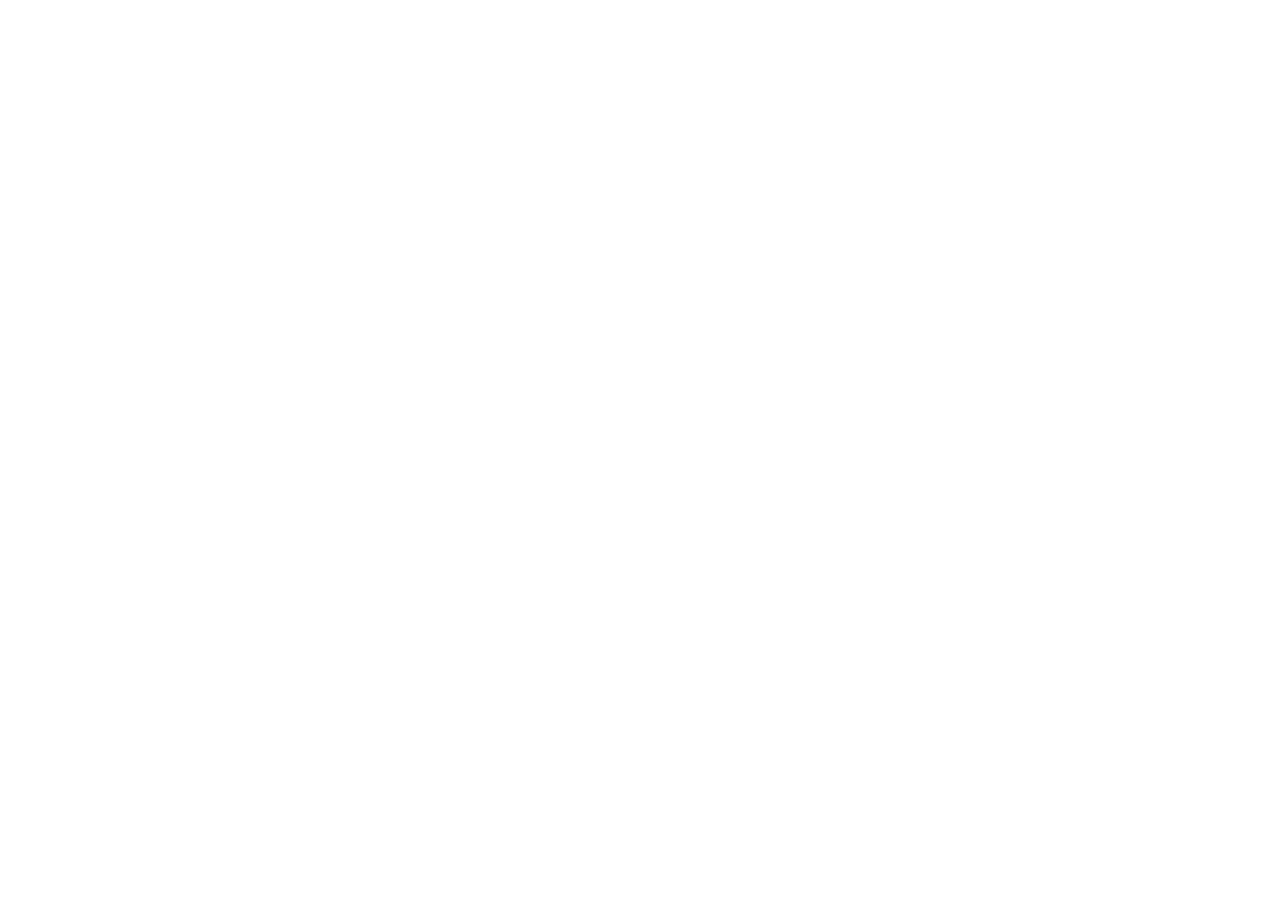
==== index.html @ a370e6d7 "first commit" ====
<!DOCTYPE html>
<html lang="en">
<head>
    <meta charset="UTF-8">
    <meta name="viewport" content="width=device-width, initial-scale=1.0">
    <link rel="stylesheet" href="css/styles.css">
    <title>Mobile-Only</title>
</head>
<body>
    
</body>
</html>
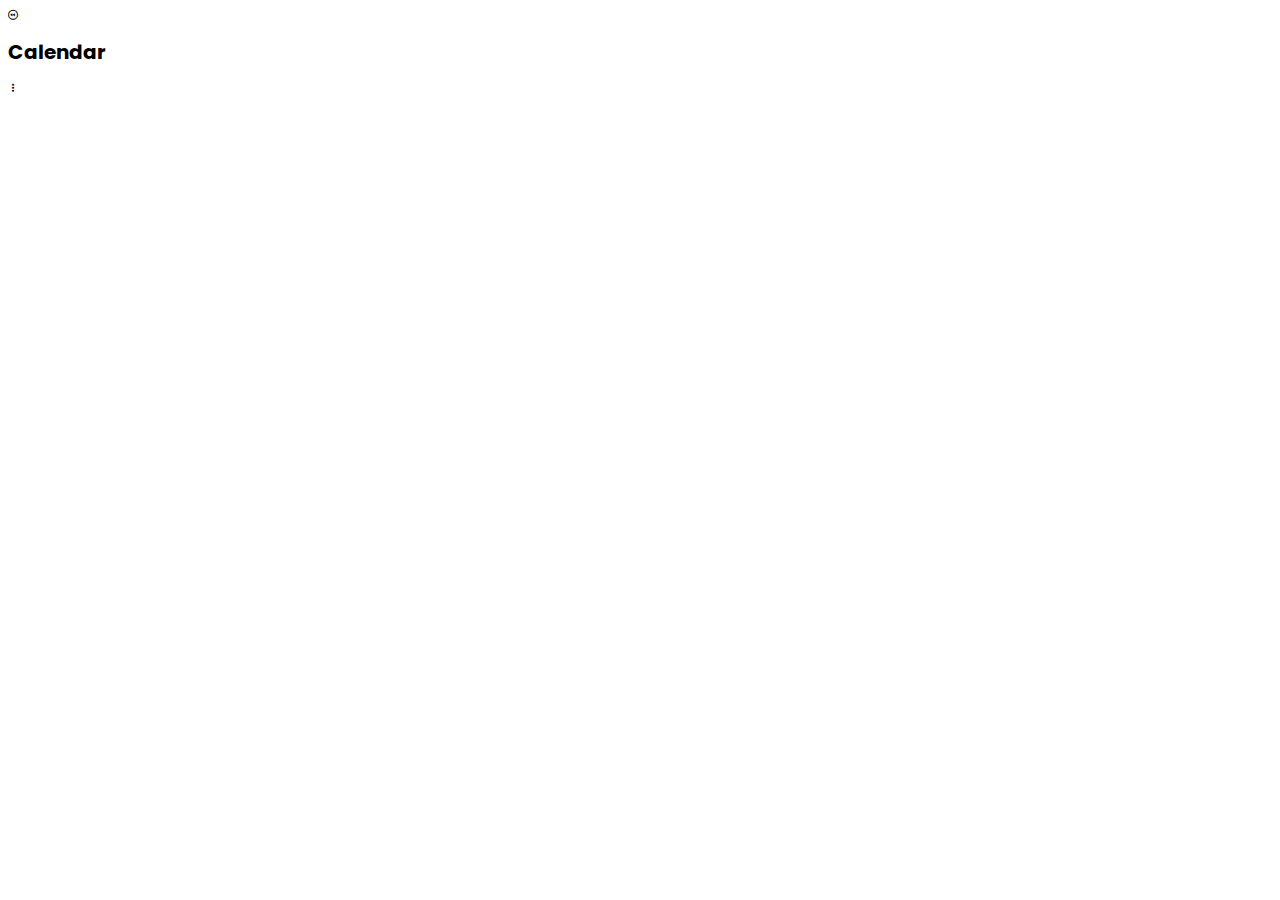
==== commit 2744d2d9: "calendar.css added" ====
--- a/index.html
+++ b/index.html
@@ -3,10 +3,20 @@
 <head>
     <meta charset="UTF-8">
     <meta name="viewport" content="width=device-width, initial-scale=1.0">
+    <link href="https://fonts.googleapis.com/css2?family=Poppins:wght@300;400;500;600;700&display=swap" rel="stylesheet">
+    <link rel="stylesheet" href="css/fonts.css">
     <link rel="stylesheet" href="css/styles.css">
-    <title>Mobile-Only</title>
+    <link rel="stylesheet" href="css/calendar.css">
+    <title>Calendar</title>
 </head>
 <body>
-    
+    <header>
+        <i class="icon-backward"></i>
+        <h1>Calendar</h1>
+        <i class="icon-dots-horizontal-triple"></i>
+    </header>
+    <section class="month-scroll-container"></section>
+    <section class="agenda-container"></section>
+    <footer></footer>
 </body>
 </html>--- a/css/fonts.css
+++ b/css/fonts.css
@@ -0,0 +1,72 @@
+@font-face {
+  font-family: 'icomoon';
+  src:  url('../fonts/icomoon.eot?hwjvcn');
+  src:  url('../fonts/icomoon.eot?hwjvcn#iefix') format('embedded-opentype'),
+    url('../fonts/icomoon.ttf?hwjvcn') format('truetype'),
+    url('../fonts/icomoon.woff?hwjvcn') format('woff'),
+    url('../fonts/icomoon.svg?hwjvcn#icomoon') format('svg');
+  font-weight: normal;
+  font-style: normal;
+  font-display: block;
+}
+
+[class^="icon-"], [class*=" icon-"] {
+  /* use !important to prevent issues with browser extensions that change fonts */
+  font-family: 'icomoon' !important;
+  speak: never;
+  font-style: normal;
+  font-weight: normal;
+  font-variant: normal;
+  text-transform: none;
+  line-height: 1;
+
+  /* Better Font Rendering =========== */
+  -webkit-font-smoothing: antialiased;
+  -moz-osx-font-smoothing: grayscale;
+}
+
+.icon-dots-horizontal-triple:before {
+  content: "\e900";
+}
+.icon-envelop:before {
+  content: "\e945";
+}
+.icon-clock2:before {
+  content: "\e94f";
+}
+.icon-bell:before {
+  content: "\e951";
+}
+.icon-calendar:before {
+  content: "\e953";
+}
+.icon-bubble:before {
+  content: "\e96b";
+}
+.icon-user:before {
+  content: "\e971";
+}
+.icon-cog:before {
+  content: "\e994";
+}
+.icon-list:before {
+  content: "\e9ba";
+}
+.icon-earth:before {
+  content: "\e9ca";
+}
+.icon-plus:before {
+  content: "\ea0a";
+}
+.icon-backward:before {
+  content: "\ea1a";
+}
+.icon-arrow-right:before {
+  content: "\ea34";
+}
+.icon-circle-right:before {
+  content: "\ea42";
+}
+.icon-circle-left:before {
+  content: "\ea44";
+}
--- a/css/styles.css
+++ b/css/styles.css
@@ -0,0 +1,4 @@
+body {
+    font-family: 'Poppins', sans-serif;
+    font-size: 10px;
+}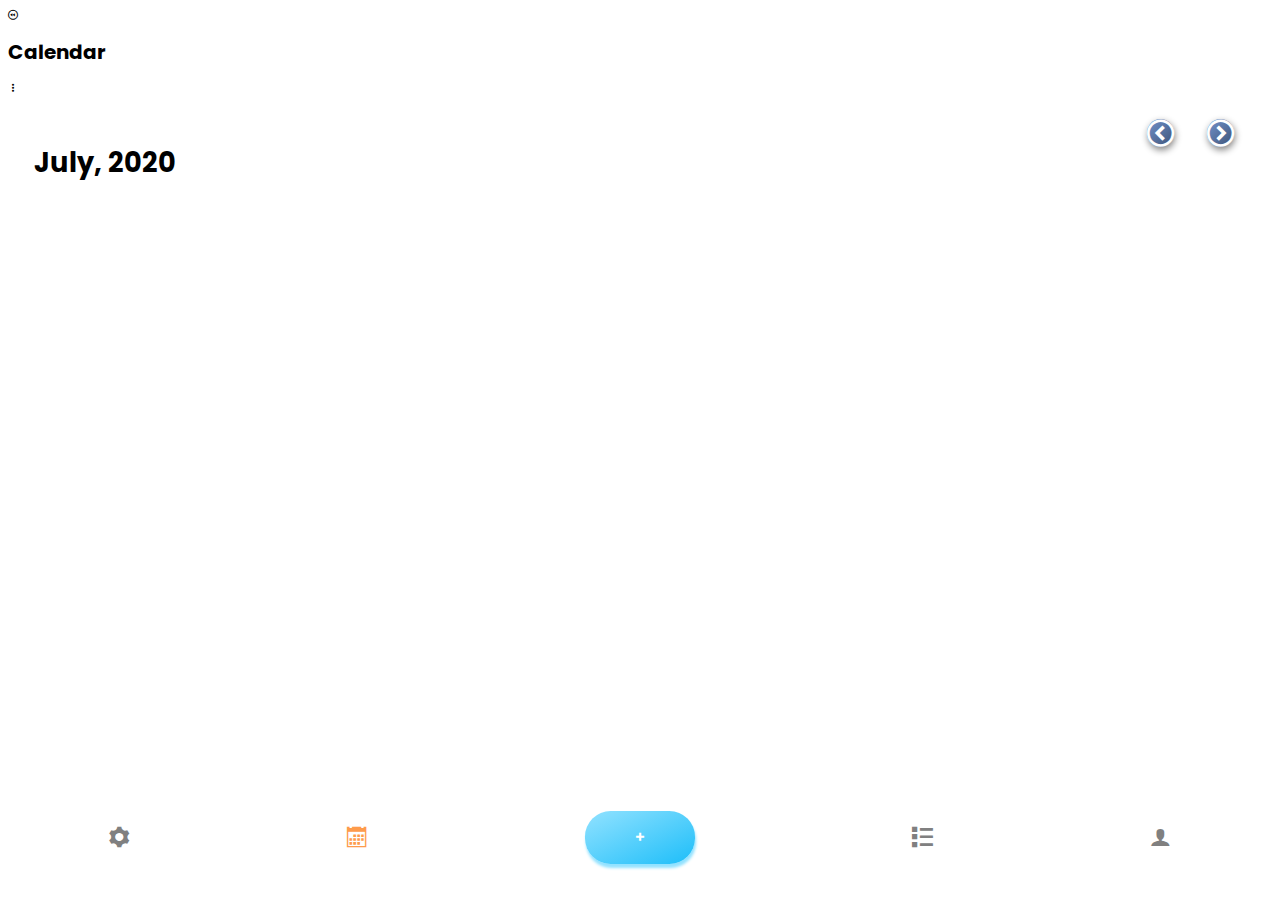
==== commit b2d7c1b8: "calendar: month scroll complete" ====
--- a/index.html
+++ b/index.html
@@ -15,8 +15,22 @@
         <h1>Calendar</h1>
         <i class="icon-dots-horizontal-triple"></i>
     </header>
-    <section class="month-scroll-container"></section>
+    <section class="month-scroll-container">
+        <div class="month">
+            <p>July, 2020</p>
+        </div>
+        <div class="month-arrows">
+            <i class="icon-circle-left"></i>
+            <i class="icon-circle-right"></i>
+        </div>
+    </section>
     <section class="agenda-container"></section>
-    <footer></footer>
+    <footer>
+       <i class="icon-cog"></i>
+       <i class="icon-calendar"></i>
+       <i class="icon-plus"></i>
+       <i class="icon-list"></i>
+       <i class="icon-user"></i>
+    </footer>
 </body>
 </html>--- a/css/calendar.css
+++ b/css/calendar.css
@@ -0,0 +1,51 @@
+.month-scroll-container {
+    display: flex;
+    justify-content: space-between;
+    font-size: 1.7rem;
+    padding: 2vh 2vw;
+}
+
+.month {
+    font-weight: 700;
+}
+
+.icon-circle-left, .icon-circle-right {
+    background-image: linear-gradient(to bottom right, #7395CF, #3C5073);
+    border-radius: 100%;
+    color: white;
+    box-shadow: 1px 3px 7px 0px #838383;
+    margin: 0 1vw;
+}
+
+
+/* --------------------------------------------------------footer */
+footer {
+    position: fixed;
+    bottom: 0; 
+    left: 0;
+    display: flex;
+    justify-content: space-around;
+    align-items: center;
+    font-size: 1.3rem;
+    padding: 3vh 0;
+    background-color: white;
+    width: 100vw;
+    height: 8vh;
+}
+
+.icon-cog, .icon-list, .icon-user {
+    color: gray;
+}
+
+.icon-calendar {
+    color: #FE9B4B;
+}
+
+.icon-plus {
+    color: white;
+    background-image: linear-gradient(to bottom right, #92E2FF, #1DBEF9);
+    font-size: 0.5rem;
+    padding: 2.5vh 4vw;
+    border-radius: 2vw;
+    box-shadow: 1px 4px 3px 0 #92E2FF;
+}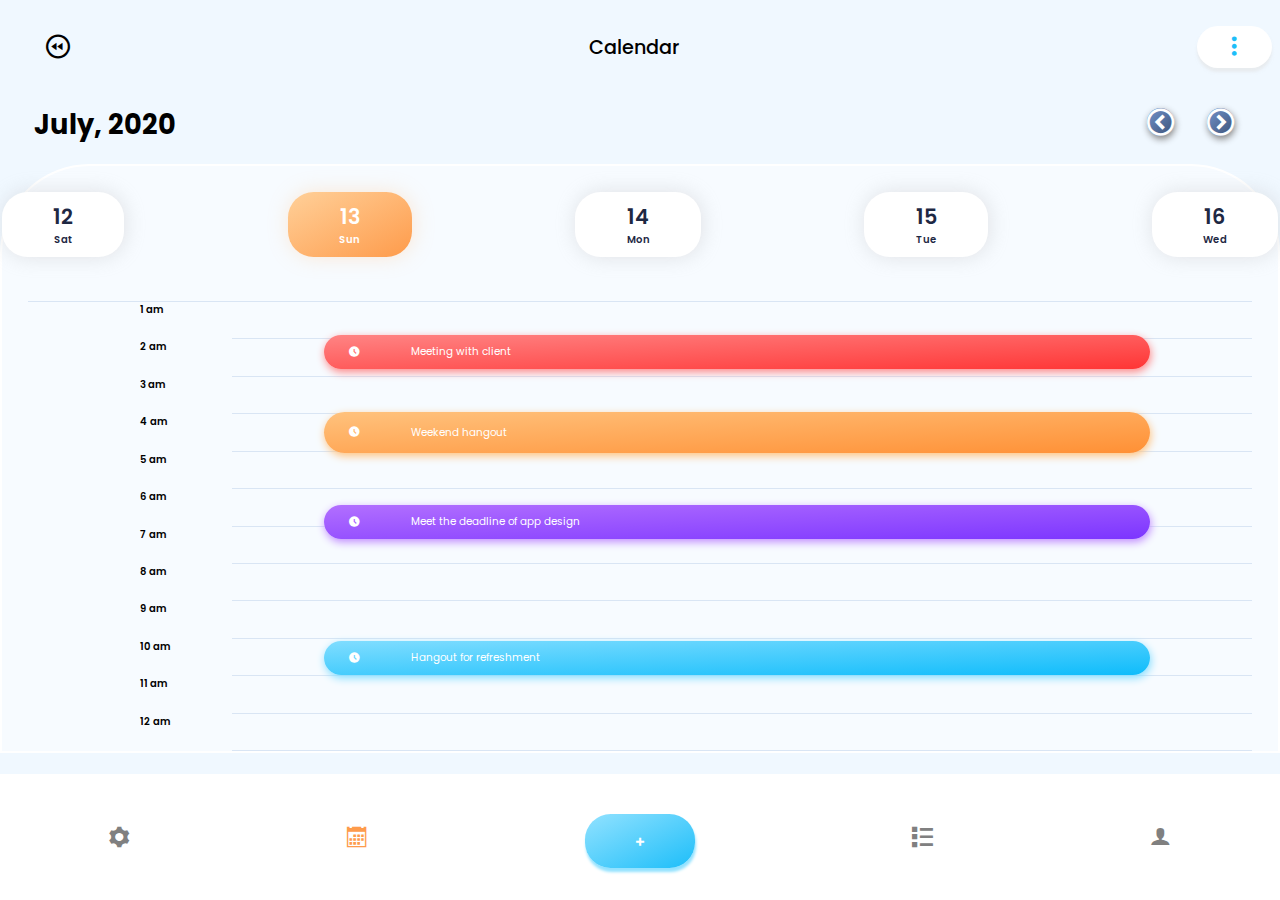
==== commit 06f7cbac: "final commit" ====
--- a/index.html
+++ b/index.html
@@ -24,13 +24,84 @@
             <i class="icon-circle-right"></i>
         </div>
     </section>
-    <section class="agenda-container"></section>
+    <section class="agenda-container">
+        <div class="days-container">
+            <div class="day">
+                <p class="day-number">12</p>
+                <p class="day-name">Sat</p>
+            </div>
+            <div class="day-selected">
+                <p class="day-number-selected">13</p>
+                <p class="day-name-selected">Sun</p>
+            </div>
+            <div class="day">
+                <p class="day-number">14</p>
+                <p class="day-name">Mon</p>
+            </div>
+            <div class="day">
+                <p class="day-number">15</p>
+                <p class="day-name">Tue</p>
+            </div>
+            <div class="day">
+                <p class="day-number">16</p>
+                <p class="day-name">Wed</p>
+            </div>
+        </div>
+        <div class="hours-container">
+            <div class="hours">
+                <p>1 am</p>
+                <p>2 am</p>
+                <p>3 am</p>
+                <p>4 am</p>
+                <p>5 am</p>
+                <p>6 am</p>
+                <p>7 am</p>
+                <p>8 am</p>
+                <p>9 am</p>
+                <p>10 am</p>
+                <p>11 am</p>
+                <p>12 am</p>
+            </div>
+            <div class="hours-grid">
+                <div class="hours-grid-slot"></div>
+                <div class="hours-grid-slot"></div>
+                <div class="hours-grid-slot"></div>
+                <div class="hours-grid-slot"></div>
+                <div class="hours-grid-slot"></div>
+                <div class="hours-grid-slot"></div>
+                <div class="hours-grid-slot"></div>
+                <div class="hours-grid-slot"></div>
+                <div class="hours-grid-slot"></div>
+                <div class="hours-grid-slot"></div>
+                <div class="hours-grid-slot"></div>
+                <div class="hours-grid-slot"></div>
+            </div>
+            <div class="events-container">
+                <div class="event red">
+                    <i class="icon-clock2"></i>
+                    <p>Meeting with client</p>
+                </div>
+                <div class="event orange">
+                    <i class="icon-clock2"></i>
+                    <p>Weekend hangout</p>
+                </div>
+                <div class="event purple">
+                    <i class="icon-clock2"></i>
+                    <p>Meet the deadline of app design</p>
+                </div>
+                <div class="event blue">
+                    <i class="icon-clock2"></i>
+                    <p>Hangout for refreshment</p>
+                </div>
+            </div>
+        </section>
+        </div>
     <footer>
        <i class="icon-cog"></i>
        <i class="icon-calendar"></i>
-       <i class="icon-plus"></i>
+       <a href="newTask.html"><i class="icon-plus"></i></a>
        <i class="icon-list"></i>
-       <i class="icon-user"></i>
+       <a href="profile.html"><i class="icon-user"></i></a>
     </footer>
 </body>
 </html>--- a/css/styles.css
+++ b/css/styles.css
@@ -1,4 +1,53 @@
 body {
     font-family: 'Poppins', sans-serif;
     font-size: 10px;
+    background-color: aliceblue;
+}
+
+p, h1, h2, h3, h4, h5, h6 {
+    margin: 0;
+}
+
+/* --------------------------------------------header */
+header {
+    display: flex;
+    justify-content: space-between;
+    align-items: center;
+    padding: 2vh 0 2vh 3vw;
+}
+
+header a {
+    text-decoration: none;
+}
+
+header i {
+    font-size: 1.5rem;
+}
+
+header h1 {
+    font-size: 1.2rem;
+    font-weight: 500;
+}
+
+.icon-dots-horizontal-triple {
+    color: #1DBEF9;
+    background-color: white;
+    padding: 1vh 2vw;
+    border-radius: 2vw;
+    box-shadow: 0 4px 3px 0 #e0e0e086;
+}
+
+/* ---------------------------------------------footer*/
+footer {
+    position: fixed;
+    bottom: 0; 
+    left: 0;
+    display: flex;
+    justify-content: space-around;
+    align-items: center;
+    font-size: 1.3rem;
+    padding: 3vh 0;
+    background-color: white;
+    width: 100vw;
+    height: 8vh;
 }--- a/css/calendar.css
+++ b/css/calendar.css
@@ -1,3 +1,4 @@
+/* --------------------------------------------------------month-scroll */
 .month-scroll-container {
     display: flex;
     justify-content: space-between;
@@ -17,20 +18,152 @@
     margin: 0 1vw;
 }
 
+/* --------------------------------------------------------------------agenda */
+
+
+.agenda-container {
+    display: grid;
+    grid-template-rows: 1fr 4fr;
+        border: 2px solid white;
+        background-color: #ffffff7c;
+        border-top-left-radius: 7vw;
+        border-top-right-radius: 7vw;
+    position: absolute;
+    left: 0;
+    right: 0;
+    height: 65%
+}
+
+/* --------------------------------------------------------days*/
+.days-container {
+    display: flex;
+    justify-content: space-between;
+    align-items: center;
+}
+
+.day, .day-selected {
+    text-align: center;
+    padding: 1vh 4vw;
+    border-radius: 2vw;
+}
+
+.day {
+    background-color: white;
+    box-shadow: 1px 0px 20px 0px #b1b1b154;
+}
+
+.day-selected {
+    background-image: linear-gradient(to bottom right, #FFD099, #FE9B4B);
+    box-shadow: 1px 0px 20px 0px #ffcf9969;   
+}   
+
+.day-number {
+    font-size: 1.3rem;
+    font-weight: 600;
+    color: #1E2843;
+}
+
+.day-number-selected {
+    font-size: 1.3rem;
+    font-weight: 600;
+    color: white;
+}
+
+.day-name {
+    font-weight: 600;
+    color: #1E2843;
+}
+
+.day-name-selected {
+    font-weight: 600;
+    color: white;
+}
+
+/*------------------------------------------hours*/
+.hours-container {
+    position: relative;
+    display: grid;
+    grid-template-columns: 1fr 5fr;
+    margin: 2vh 2vw 0;
+}
+
+.hours-grid {
+    display: grid;
+    grid-template-rows: repeat(12, 1fr);
+    border-top: 0.05rem solid #7395cf38;
+}
+
+.hours {
+    border-top: 0.05rem solid #7395cf38;
+    display: grid;
+    grid-template-rows: repeat(12, 1fr);
+}
+
+.hours p {
+    position: relative;
+    left: 55%;
+    font-weight: 600;
+}
+
+.hours-grid-slot {
+    border-bottom: 0.05rem solid #7395cf38;
+}
+
+.events-container {
+    position: absolute;
+    right: 0;
+    display: grid;
+    grid-template-rows: repeat(12, 1fr);
+    height: min-content;
+    width: 80%;
+}
+
+.event {
+    display: flex;
+    align-items: center;
+    margin: 0 8vw 0 4vw;
+    border-radius: 2vw;
+    font-size: 0.65rem;
+}
+
+.event i, .event p {
+    padding: 1vh 2vw;
+}
+
+.red {
+    background-image: linear-gradient(to bottom right, #ff8484, #ff3535);
+    color: white;
+    grid-row: 2;
+    box-shadow: 1px 3px 8px 0 #ff8484;
+}
+
+.orange {
+    background-image: linear-gradient(to bottom right, #ffc27d, #ff9035);
+    color: white;
+    grid-row: 4 / span 2;
+    margin-top: 1vh;
+    margin-bottom: 2vh;
+    box-shadow: 1px 3px 8px 0 #ffc27d;
+}
+
+.purple {
+    background-image: linear-gradient(to bottom right, #b26fff, #7c35ff);
+    color: white;
+    grid-row: 7;
+    box-shadow: 1px 3px 8px 0 #c08aff;
+}
+
+.blue {
+    background-image: linear-gradient(to bottom right, #80ddff, #0ebcfb);
+    color: white;
+    grid-row: 11;
+    box-shadow: 1px 3px 8px 0 #80ddff;
+}
 
 /* --------------------------------------------------------footer */
-footer {
-    position: fixed;
-    bottom: 0; 
-    left: 0;
-    display: flex;
-    justify-content: space-around;
-    align-items: center;
-    font-size: 1.3rem;
-    padding: 3vh 0;
-    background-color: white;
-    width: 100vw;
-    height: 8vh;
+
+footer a {
+    text-decoration: none;
 }
 
 .icon-cog, .icon-list, .icon-user {
